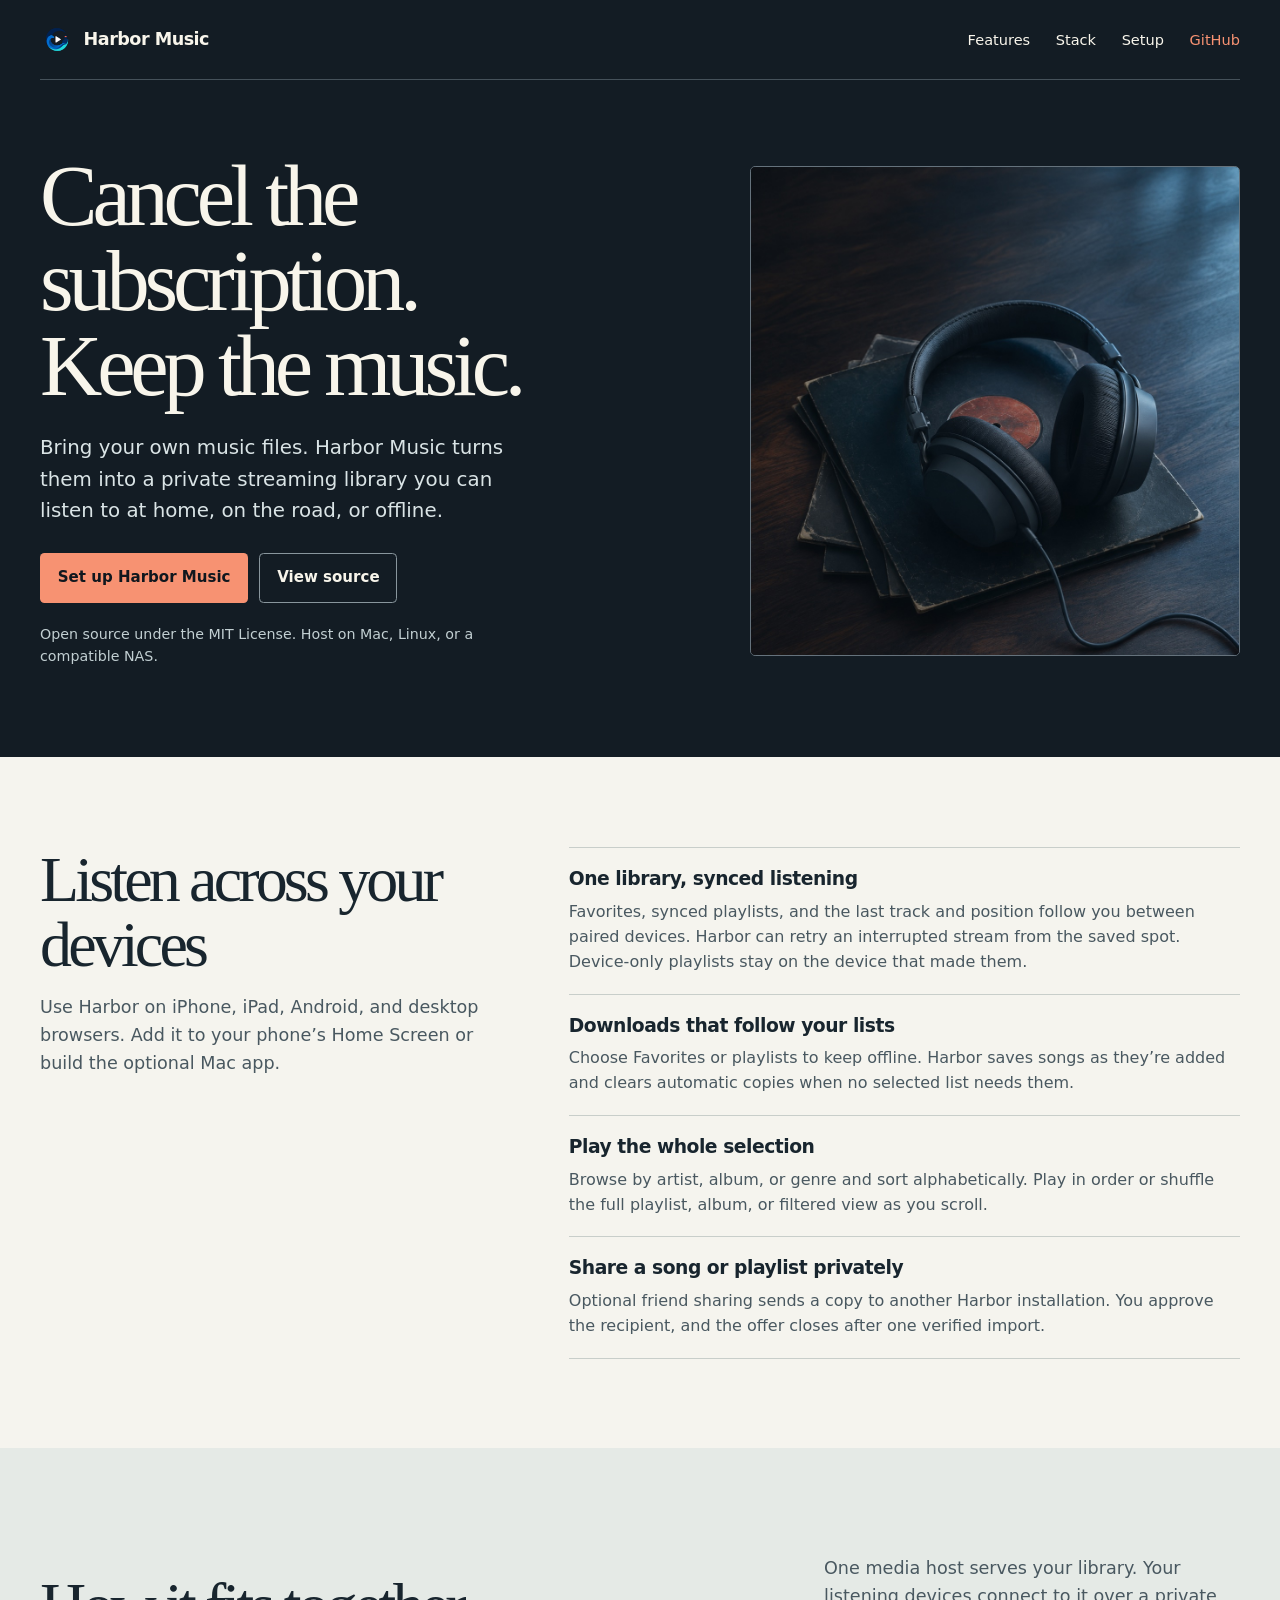
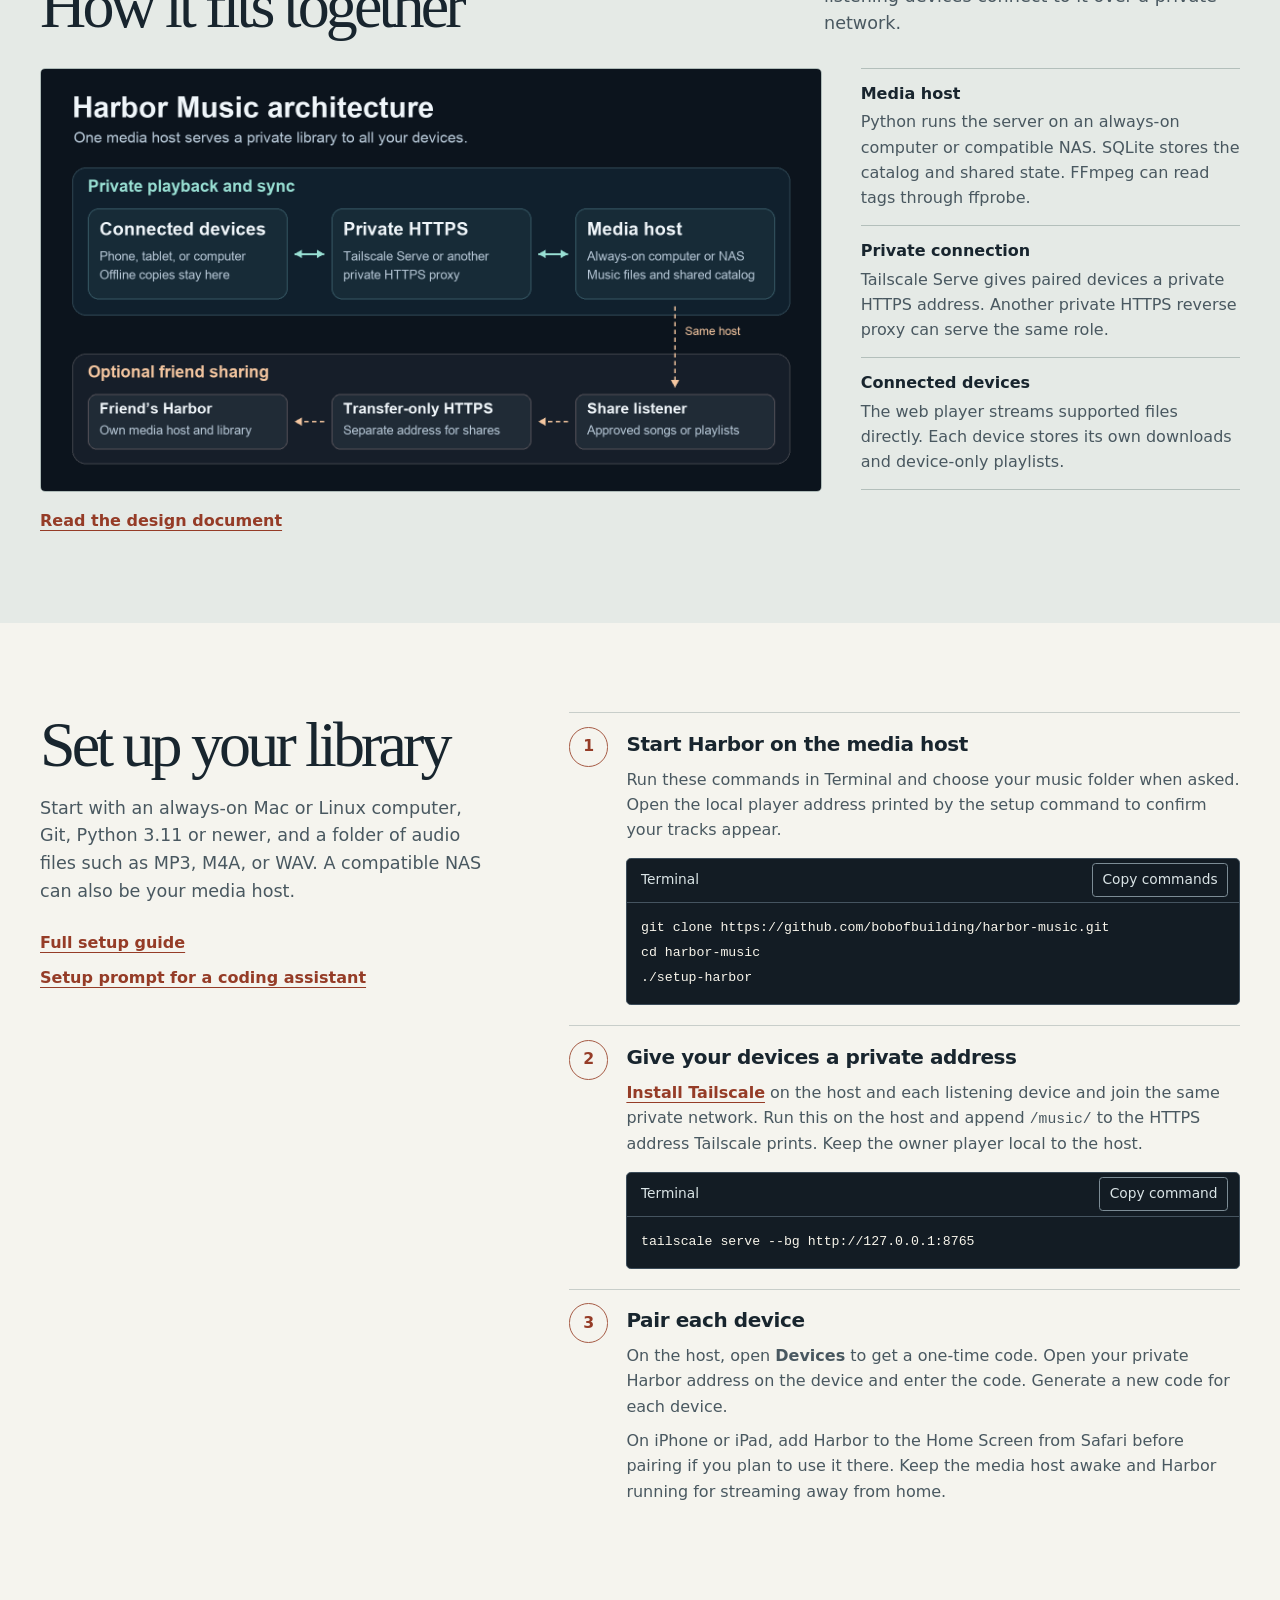
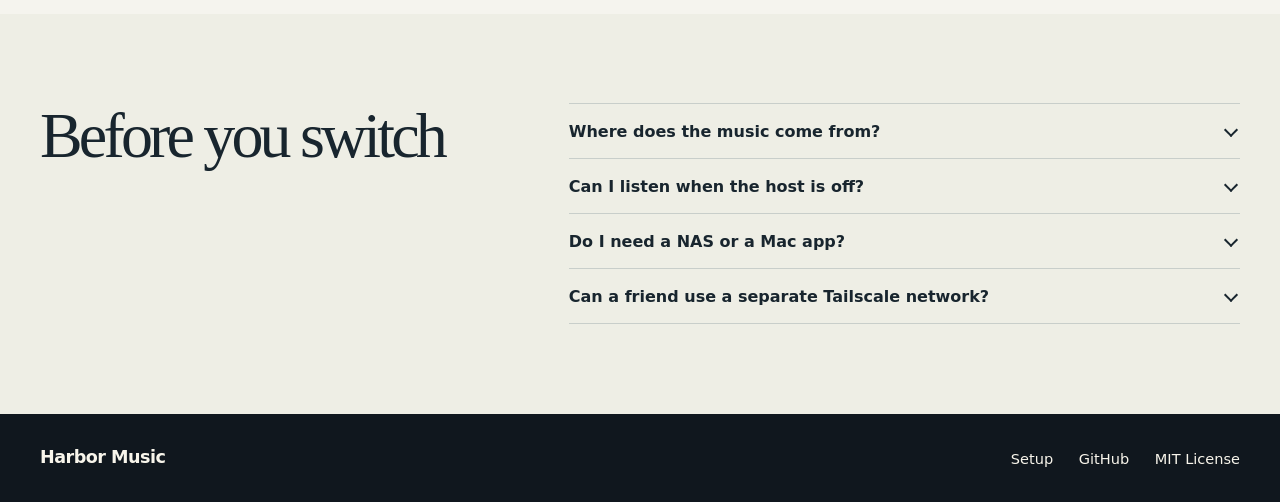
==== docs/index.html @ f5bf72c6 "License Harbor Music under MIT and add the public setup site" ====
<!doctype html>
<html lang="en">
<head>
  <meta charset="utf-8">
  <meta name="viewport" content="width=device-width, initial-scale=1">
  <meta name="description" content="Turn the music files you own into a private streaming library. Set up Harbor Music on a Mac, Linux computer, or compatible NAS and listen across your devices.">
  <meta name="theme-color" content="#131c24">
  <meta property="og:type" content="website">
  <meta property="og:title" content="Harbor Music">
  <meta property="og:description" content="Bring your own music files and stream them from home. Harbor Music is a private, self-hosted music player.">
  <meta property="og:url" content="https://harbor-music.bittrees.org/">
  <meta property="og:image" content="https://harbor-music.bittrees.org/harbor-listening.jpg">
  <meta property="og:image:alt" content="Wired headphones and vinyl records on a walnut desk">
  <title>Harbor Music | A private streaming library for your music</title>
  <link rel="canonical" href="https://harbor-music.bittrees.org/">
  <link rel="icon" href="./harbor-icon.png" type="image/png">
  <link rel="stylesheet" href="./styles.css">
  <script src="./site.js" defer></script>
</head>
<body>
  <a class="skip-link" href="#main">Skip to content</a>
  <header class="masthead">
    <div class="shell header-inner">
      <a class="brand" href="./" aria-label="Harbor Music home">
        <img src="./harbor-icon.png" alt="" width="34" height="34">
        Harbor Music
      </a>
      <nav aria-label="Main navigation">
        <a href="#features">Features</a>
        <a href="#stack">Stack</a>
        <a href="#setup">Setup</a>
        <a class="nav-source" href="https://github.com/bobofbuilding/harbor-music">GitHub</a>
      </nav>
    </div>
  </header>
  <main id="main">
    <section class="hero" aria-labelledby="hero-title">
      <div class="shell hero-grid">
        <div class="hero-copy">
          <h1 id="hero-title">Cancel the subscription.<br>Keep the music.</h1>
          <p>Bring your own music files. Harbor Music turns them into a private streaming library you can listen to at home, on the road, or offline.</p>
          <div class="actions">
            <a class="button primary" href="#setup">Set up Harbor Music</a>
            <a class="button outline" href="https://github.com/bobofbuilding/harbor-music">View source</a>
          </div>
          <p class="hero-note">Open source under the MIT License. Host on Mac, Linux, or a compatible NAS.</p>
        </div>
        <div class="hero-image">
          <img src="./harbor-listening.jpg" alt="Wired headphones resting on a stack of records" width="1120" height="1400" fetchpriority="high">
        </div>
      </div>
    </section>

    <section id="features" class="section features" aria-labelledby="features-title">
      <div class="shell features-grid">
        <div>
          <h2 id="features-title">Listen across your devices</h2>
          <p class="section-intro">Use Harbor on iPhone, iPad, Android, and desktop browsers. Add it to your phone’s Home Screen or build the optional Mac app.</p>
        </div>
        <dl class="feature-list">
          <div>
            <dt>One library, synced listening</dt>
            <dd>Favorites, synced playlists, and the last track and position follow you between paired devices. Harbor can retry an interrupted stream from the saved spot. Device-only playlists stay on the device that made them.</dd>
          </div>
          <div>
            <dt>Downloads that follow your lists</dt>
            <dd>Choose Favorites or playlists to keep offline. Harbor saves songs as they’re added and clears automatic copies when no selected list needs them.</dd>
          </div>
          <div>
            <dt>Play the whole selection</dt>
            <dd>Browse by artist, album, or genre and sort alphabetically. Play in order or shuffle the full playlist, album, or filtered view as you scroll.</dd>
          </div>
          <div>
            <dt>Share a song or playlist privately</dt>
            <dd>Optional friend sharing sends a copy to another Harbor installation. You approve the recipient, and the offer closes after one verified import.</dd>
          </div>
        </dl>
      </div>
    </section>

    <section id="stack" class="section stack" aria-labelledby="stack-title">
      <div class="shell">
        <div class="stack-heading">
          <h2 id="stack-title">How it fits together</h2>
          <p class="section-intro">One media host serves your library. Your listening devices connect to it over a private network.</p>
        </div>
        <div class="stack-grid">
          <figure>
            <img src="./architecture.png" width="1600" height="866" loading="lazy" alt="Harbor Music architecture. A media host with your music folder and catalog connects to paired devices over a private HTTPS network. Each device has its own offline storage. Friend sharing uses a separate optional transfer route.">
          </figure>
          <dl class="stack-list">
            <div><dt>Media host</dt><dd>Python runs the server on an always-on computer or compatible NAS. SQLite stores the catalog and shared state. FFmpeg can read tags through ffprobe.</dd></div>
            <div><dt>Private connection</dt><dd>Tailscale Serve gives paired devices a private HTTPS address. Another private HTTPS reverse proxy can serve the same role.</dd></div>
            <div><dt>Connected devices</dt><dd>The web player streams supported files directly. Each device stores its own downloads and device-only playlists.</dd></div>
          </dl>
        </div>
        <p class="text-link"><a href="https://github.com/bobofbuilding/harbor-music/blob/main/DESIGN.md">Read the design document</a></p>
      </div>
    </section>

    <section id="setup" class="section setup" aria-labelledby="setup-title">
      <div class="shell setup-grid">
        <div class="setup-intro">
          <h2 id="setup-title">Set up your library</h2>
          <p class="section-intro">Start with an always-on Mac or Linux computer, Git, Python 3.11 or newer, and a folder of audio files such as MP3, M4A, or WAV. A compatible NAS can also be your media host.</p>
          <div class="guide-links">
            <a href="https://github.com/bobofbuilding/harbor-music#start-a-library">Full setup guide</a>
            <a href="https://github.com/bobofbuilding/harbor-music/blob/main/SETUP-PROMPT.md">Setup prompt for a coding assistant</a>
          </div>
        </div>
        <ol class="steps" role="list">
          <li>
            <h3>Start Harbor on the media host</h3>
            <p>Run these commands in Terminal and choose your music folder when asked. Open the local player address printed by the setup command to confirm your tracks appear.</p>
            <div class="command">
              <div class="command-bar"><span>Terminal</span><button type="button" data-copy="install-command" hidden>Copy commands</button></div>
              <pre tabindex="0"><code id="install-command">git clone https://github.com/bobofbuilding/harbor-music.git
cd harbor-music
./setup-harbor</code></pre>
            </div>
          </li>
          <li>
            <h3>Give your devices a private address</h3>
            <p><a href="https://tailscale.com/kb/1017/install">Install Tailscale</a> on the host and each listening device and join the same private network. Run this on the host and append <code>/music/</code> to the HTTPS address Tailscale prints. Keep the owner player local to the host.</p>
            <div class="command">
              <div class="command-bar"><span>Terminal</span><button type="button" data-copy="network-command" hidden>Copy command</button></div>
              <pre tabindex="0"><code id="network-command">tailscale serve --bg http://127.0.0.1:8765</code></pre>
            </div>
          </li>
          <li>
            <h3>Pair each device</h3>
            <p>On the host, open <strong>Devices</strong> to get a one-time code. Open your private Harbor address on the device and enter the code. Generate a new code for each device.</p>
            <p>On iPhone or iPad, add Harbor to the Home Screen from Safari before pairing if you plan to use it there. Keep the media host awake and Harbor running for streaming away from home.</p>
          </li>
        </ol>
        <p id="copy-status" class="visually-hidden" role="status"></p>
      </div>
    </section>

    <section class="section questions" aria-labelledby="questions-title">
      <div class="shell questions-grid">
        <h2 id="questions-title">Before you switch</h2>
        <div class="question-list">
          <details>
            <summary>Where does the music come from?</summary>
            <p>Harbor plays audio files you provide. Streaming-service catalogs, subscriptions, and in-app downloads aren’t imported. Start with files from your own collection, such as purchased downloads or a CD collection you’ve digitized.</p>
          </details>
          <details>
            <summary>Can I listen when the host is off?</summary>
            <p>Previously downloaded tracks can play offline on the device that saved them. Streaming, new downloads, and syncing resume when your host is reachable again.</p>
          </details>
          <details>
            <summary>Do I need a NAS or a Mac app?</summary>
            <p>An always-on Mac or Linux computer with local storage works as a media host. Use a browser on your listening devices. The <a href="https://github.com/bobofbuilding/harbor-music#build-the-mac-app">optional Mac app</a> connects to the same library.</p>
          </details>
          <details>
            <summary>Can a friend use a separate Tailscale network?</summary>
            <p>Yes. Optional friend sharing uses a separate transfer address for approved Harbor installations. Your private player stays on your own network. <a href="https://github.com/bobofbuilding/harbor-music#enable-friend-sharing">See the sharing setup.</a></p>
          </details>
        </div>
      </div>
    </section>
  </main>
  <footer>
    <div class="shell footer-inner">
      <a class="brand" href="./">Harbor Music</a>
      <nav aria-label="Footer navigation">
        <a href="#setup">Setup</a>
        <a href="https://github.com/bobofbuilding/harbor-music">GitHub</a>
        <a href="https://github.com/bobofbuilding/harbor-music/blob/main/LICENSE">MIT License</a>
      </nav>
    </div>
  </footer>
</body>
</html>
---- docs/styles.css ----
:root {
  color-scheme: light;
  --night: #131c24;
  --night-deep: #10171e;
  --paper: #f5f4ee;
  --ink: #18252e;
  --muted: #495860;
  --frost: #dae4e6;
  --chalk: #f8f5eb;
  --salmon: #f79272;
  --rust: #953c27;
  --rule: #c8ceca;
  --serif: Georgia, 'Times New Roman', serif;
  font-family: system-ui, -apple-system, sans-serif;
  line-height: 1.58;
  color: var(--ink);
  background: var(--paper);
}

* { box-sizing: border-box; }
body { margin: 0; }
img { display: block; max-width: 100%; height: auto; }
a { color: inherit; text-underline-offset: .22em; }
a:hover { text-decoration-thickness: .14em; }
:focus-visible { outline: 3px solid currentColor; outline-offset: 4px; }
[hidden] { display: none !important; }
h1, h2, h3, p, figure, dl, dd { margin: 0; }
h1, h2 { font-family: var(--serif); font-weight: 500; letter-spacing: -.06em; }
h2 { font-size: clamp(2.65rem, 5vw, 4.25rem); line-height: 1.02; }
h3 { font-size: 1.25rem; line-height: 1.28; letter-spacing: -.02em; }
p + p { margin-top: .7rem; }
section[id] { scroll-margin-top: 1rem; }

.shell { width: min(100% - 5rem, 76rem); margin-inline: auto; }
.skip-link {
  position: absolute;
  z-index: 1;
  inset: .6rem auto auto .6rem;
  padding: .55rem .85rem;
  color: var(--night);
  background: var(--salmon);
  transform: translateY(-200%);
}
.skip-link:focus { transform: translateY(0); }

.masthead, .hero { color: var(--chalk); background: var(--night); }
.header-inner, .footer-inner {
  display: flex;
  flex-wrap: wrap;
  align-items: center;
  justify-content: space-between;
  gap: .75rem 2rem;
}
.header-inner { min-height: 5rem; border-bottom: 1px solid #45515a; }
.brand {
  display: inline-flex;
  align-items: center;
  gap: .6rem;
  font-size: 1.1rem;
  font-weight: 750;
  letter-spacing: -.03em;
  text-decoration: none;
}
.brand img { border-radius: 24%; }
nav { display: flex; flex-wrap: wrap; align-items: center; gap: .35rem 1.6rem; }
nav a { display: inline-flex; align-items: center; min-height: 2.75rem; font-size: .91rem; text-decoration: none; }
nav a:hover { text-decoration: underline; }
.nav-source { color: var(--salmon); }

.hero-grid {
  display: grid;
  grid-template-columns: minmax(0, 1.29fr) minmax(0, 1fr);
  align-items: center;
  gap: clamp(2rem, 6vw, 5rem);
  padding-block: clamp(2.6rem, 5.8vw, 5.2rem) clamp(3.2rem, 7vw, 6rem);
}
.hero h1 { font-size: clamp(3.4rem, 6.75vw, 6.5rem); line-height: .98; }
.hero-copy > p { margin-top: 1.5rem; max-width: 31rem; color: var(--frost); font-size: clamp(1.06rem, 1.9vw, 1.24rem); }
.hero-copy .hero-note { margin-top: 1.23rem; color: #c2cfd2; font-size: .89rem; }
.hero-image {
  border: 1px solid #65727c;
  background: #232c34;
  border-radius: .32rem;
  overflow: hidden;
  aspect-ratio: 1 / 1;
}
.hero-image img { width: 100%; height: 100%; object-fit: cover; object-position: 50% 54%; }
.actions { display: flex; flex-wrap: wrap; gap: .7rem; margin-top: 1.65rem; }
.button {
  display: inline-flex;
  justify-content: center;
  align-items: center;
  min-height: 3.15rem;
  padding: .65rem 1.05rem;
  border: 1px solid transparent;
  border-radius: .28rem;
  font-size: .94rem;
  font-weight: 720;
  text-decoration: none;
}
.button.primary { color: var(--night-deep); background: var(--salmon); }
.button.primary:hover { background: #ffad93; }
.button.primary:focus-visible { outline-color: var(--chalk); }
.button.outline { color: var(--chalk); border-color: #89969d; }
.button.outline:hover { background: #293641; }

.section { padding-block: clamp(3.5rem, 7vw, 6.75rem); }
.features-grid, .setup-grid, .questions-grid {
  display: grid;
  grid-template-columns: minmax(0, .79fr) minmax(0, 1.19fr);
  gap: clamp(1.75rem, 6.5vw, 6.5rem);
}
.section-intro { margin-top: 1.05rem; max-width: 32rem; color: var(--muted); font-size: 1.1rem; }
.feature-list { border-top: 1px solid var(--rule); }
.feature-list > div { padding: 1rem 0 1.2rem; border-bottom: 1px solid var(--rule); }
.feature-list dt { margin-bottom: .32rem; font-size: 1.17rem; font-weight: 720; letter-spacing: -.025em; }
.feature-list dd, .stack-list dd { color: var(--muted); }

.stack { background: #e5eae6; }
.stack-heading { display: flex; flex-wrap: wrap; justify-content: space-between; align-items: end; gap: .3rem 2rem; margin-bottom: 1.85rem; }
.stack-heading .section-intro { max-width: 26rem; }
.stack-grid { display: grid; grid-template-columns: minmax(0, 1.65fr) minmax(0, .8fr); align-items: start; gap: clamp(1.2rem, 3vw, 2.5rem); }
.stack-grid figure { overflow: hidden; border: 1px solid #aebbb8; border-radius: .32rem; background: #fff; }
.stack-grid figure img { width: 100%; }
.stack-list { border-top: 1px solid #b3bfbb; }
.stack-list > div { padding: .75rem 0 .9rem; border-bottom: 1px solid #b3bfbb; }
.stack-list dt { margin-bottom: .22rem; font-weight: 750; }
.text-link { margin-top: 1rem; }
.text-link a, .guide-links a, .question-list a, .steps a { color: var(--rust); font-weight: 700; }

.setup-grid { align-items: start; }
.guide-links { display: grid; gap: .6rem; margin-top: 1.5rem; }
.guide-links a { width: fit-content; }
.steps { margin: 0; padding: 0; list-style: none; counter-reset: step; }
.steps li { position: relative; padding: 1.15rem 0 1.25rem 3.6rem; border-top: 1px solid var(--rule); counter-increment: step; }
.steps li::before {
  content: counter(step);
  position: absolute;
  top: .85rem;
  left: 0;
  display: grid;
  place-items: center;
  width: 2.35rem;
  height: 2.35rem;
  border: 1px solid #a65b45;
  border-radius: 50%;
  color: var(--rust);
  font-size: .98rem;
  font-weight: 750;
}
.steps li > p { margin-top: .58rem; color: var(--muted); }
.command { margin-top: .95rem; border: 1px solid #3b4b58; border-radius: .3rem; background: var(--night); color: var(--chalk); }
.command-bar {
  display: flex;
  justify-content: space-between;
  align-items: center;
  gap: .3rem 1rem;
  padding: .23rem .7rem .23rem .85rem;
  min-height: 2.75rem;
  border-bottom: 1px solid #455460;
  color: var(--frost);
  font-size: .86rem;
}
.command-bar button {
  padding: .24rem .58rem;
  min-height: 2.15rem;
  border: 1px solid #7c8c95;
  border-radius: .23rem;
  color: inherit;
  background: transparent;
  font: inherit;
  cursor: pointer;
}
.command-bar button:hover { color: var(--chalk); background: #354651; }
.command pre { margin: 0; padding: .76rem .85rem .87rem; overflow-x: auto; font-size: .9rem; line-height: 1.75; }
code { font-family: ui-monospace, 'SFMono-Regular', Consolas, monospace; font-size: .92em; }

.questions { background: #eeeee5; }
.question-list { border-top: 1px solid var(--rule); }
details { border-bottom: 1px solid var(--rule); }
summary { position: relative; display: block; padding: .9rem 2rem .9rem 0; cursor: pointer; font-weight: 720; list-style: none; }
summary::-webkit-details-marker { display: none; }
summary::after { content: ''; position: absolute; right: .25rem; top: 1.32rem; width: .5rem; height: .5rem; border-right: 2px solid currentColor; border-bottom: 2px solid currentColor; transform: rotate(45deg); }
details[open] summary::after { transform: translateY(.21rem) rotate(225deg); }
details > p { padding: 0 1.1rem 1rem 0; color: var(--muted); }

footer { background: var(--night-deep); color: var(--chalk); }
.footer-inner { padding-block: 1.4rem; }

.visually-hidden {
  position: absolute;
  width: 1px;
  height: 1px;
  padding: 0;
  margin: -1px;
  overflow: hidden;
  clip-path: inset(50%);
  white-space: nowrap;
  border: 0;
}

@media (max-width: 60rem) {
  .shell { width: min(100% - 3rem, 76rem); }
  .hero-grid { gap: 1.8rem; }
  .hero h1 { font-size: clamp(3rem, 7.1vw, 5.4rem); }
}

@media (max-width: 46rem) {
  .hero-grid, .features-grid, .setup-grid, .questions-grid, .stack-grid { grid-template-columns: minmax(0, 1fr); }
  .hero h1 { font-size: clamp(3rem, 10.5vw, 5.2rem); }
  .hero-image { aspect-ratio: 4 / 3; }
  .hero-copy > p { margin-top: 1rem; }
  .section-intro { margin-top: .8rem; }
  .command-bar button { min-height: 2.5rem; }
}

@media (max-width: 32rem) {
  .shell { width: calc(100% - 2.25rem); }
  .header-inner { gap: .1rem .8rem; padding-top: .68rem; }
  .header-inner nav { flex-basis: 100%; gap: .25rem 1.3rem; }
  .hero h1 { font-size: clamp(2.55rem, 11vw, 3.45rem); }
  .steps li { padding-left: 2.8rem; }
  .steps li::before { width: 1.95rem; height: 1.95rem; top: 1rem; }
  .command pre { white-space: pre-wrap; overflow-wrap: anywhere; }
}
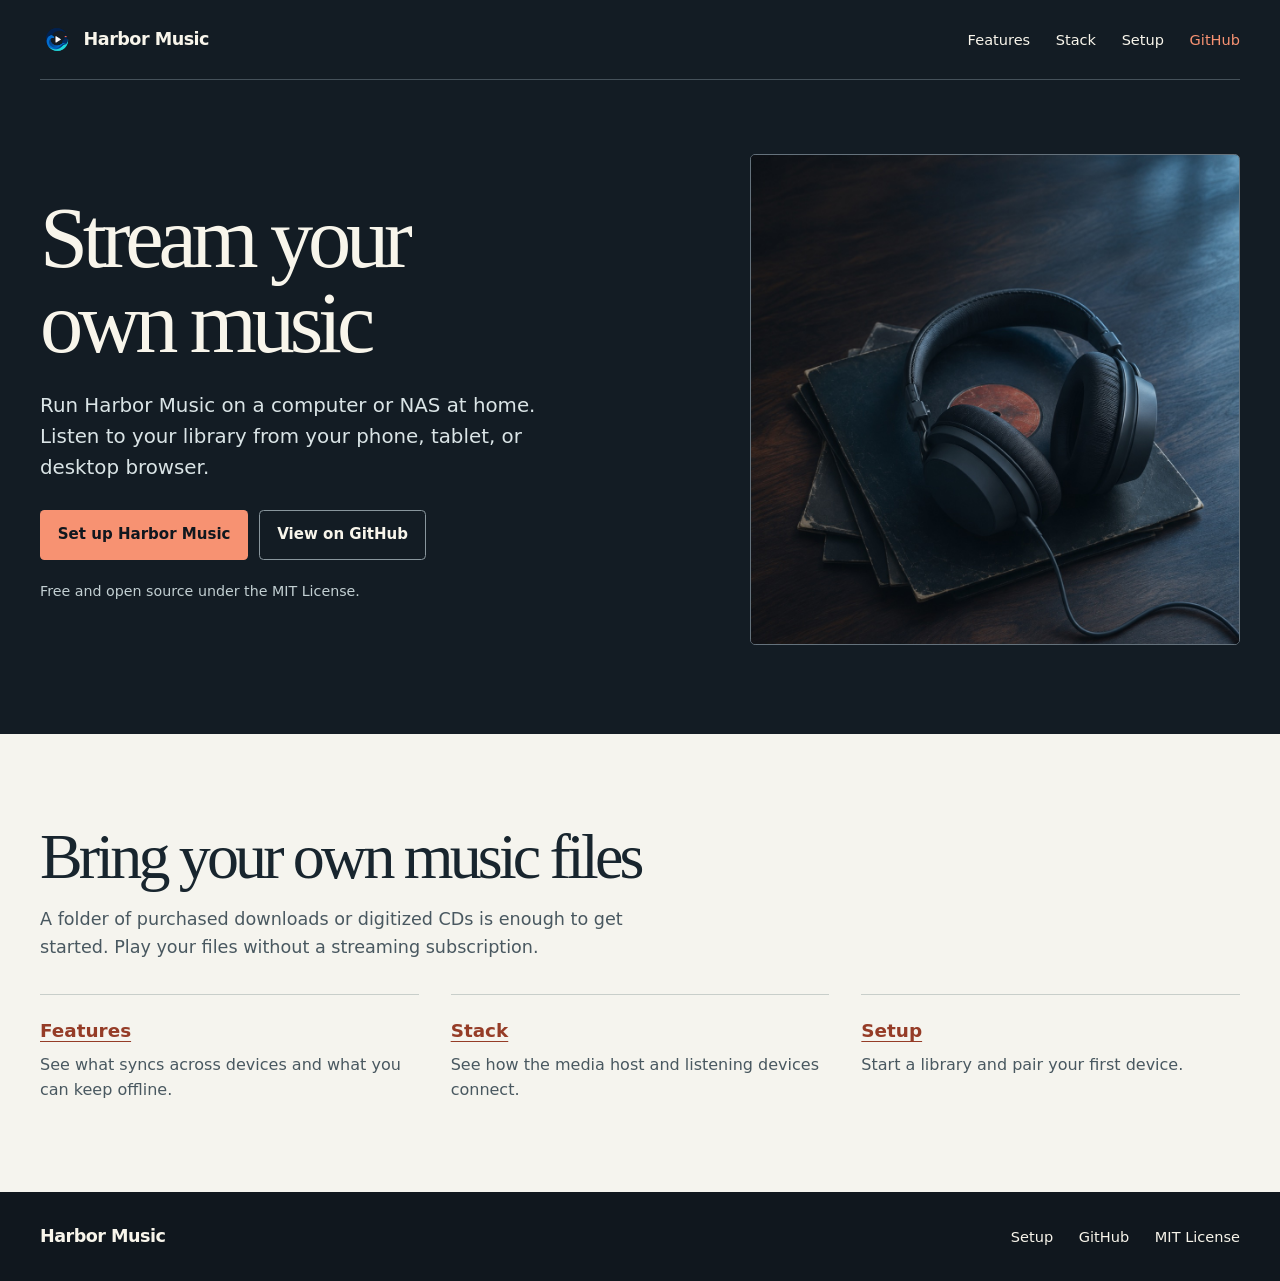
==== commit a01ae0fb: "Split the Harbor Music site into focused pages" ====
--- a/docs/index.html
+++ b/docs/index.html
@@ -3,19 +3,18 @@
 <head>
   <meta charset="utf-8">
   <meta name="viewport" content="width=device-width, initial-scale=1">
-  <meta name="description" content="Turn the music files you own into a private streaming library. Set up Harbor Music on a Mac, Linux computer, or compatible NAS and listen across your devices.">
+  <meta name="description" content="Harbor Music is an open-source private music player that streams the files you own from a Mac, Linux computer, or compatible NAS.">
   <meta name="theme-color" content="#131c24">
   <meta property="og:type" content="website">
-  <meta property="og:title" content="Harbor Music">
-  <meta property="og:description" content="Bring your own music files and stream them from home. Harbor Music is a private, self-hosted music player.">
+  <meta property="og:title" content="Harbor Music | Stream your own music">
+  <meta property="og:description" content="Harbor Music is an open-source private music player that streams the files you own from a Mac, Linux computer, or compatible NAS.">
   <meta property="og:url" content="https://harbor-music.bittrees.org/">
   <meta property="og:image" content="https://harbor-music.bittrees.org/harbor-listening.jpg">
   <meta property="og:image:alt" content="Wired headphones and vinyl records on a walnut desk">
-  <title>Harbor Music | A private streaming library for your music</title>
+  <title>Harbor Music | Stream your own music</title>
   <link rel="canonical" href="https://harbor-music.bittrees.org/">
   <link rel="icon" href="./harbor-icon.png" type="image/png">
   <link rel="stylesheet" href="./styles.css">
-  <script src="./site.js" defer></script>
 </head>
 <body>
   <a class="skip-link" href="#main">Skip to content</a>
@@ -26,9 +25,9 @@
         Harbor Music
       </a>
       <nav aria-label="Main navigation">
-        <a href="#features">Features</a>
-        <a href="#stack">Stack</a>
-        <a href="#setup">Setup</a>
+        <a href="./features/">Features</a>
+        <a href="./stack/">Stack</a>
+        <a href="./setup/">Setup</a>
         <a class="nav-source" href="https://github.com/bobofbuilding/harbor-music">GitHub</a>
       </nav>
     </div>
@@ -37,13 +36,13 @@
     <section class="hero" aria-labelledby="hero-title">
       <div class="shell hero-grid">
         <div class="hero-copy">
-          <h1 id="hero-title">Cancel the subscription.<br>Keep the music.</h1>
-          <p>Bring your own music files. Harbor Music turns them into a private streaming library you can listen to at home, on the road, or offline.</p>
+          <h1 id="hero-title">Stream your own music</h1>
+          <p>Run Harbor Music on a computer or NAS at home. Listen to your library from your phone, tablet, or desktop browser.</p>
           <div class="actions">
-            <a class="button primary" href="#setup">Set up Harbor Music</a>
-            <a class="button outline" href="https://github.com/bobofbuilding/harbor-music">View source</a>
+            <a class="button primary" href="./setup/">Set up Harbor Music</a>
+            <a class="button outline" href="https://github.com/bobofbuilding/harbor-music">View on GitHub</a>
           </div>
-          <p class="hero-note">Open source under the MIT License. Host on Mac, Linux, or a compatible NAS.</p>
+          <p class="hero-note">Free and open source under the MIT License.</p>
         </div>
         <div class="hero-image">
           <img src="./harbor-listening.jpg" alt="Wired headphones resting on a stack of records" width="1120" height="1400" fetchpriority="high">
@@ -51,112 +50,14 @@
       </div>
     </section>
 
-    <section id="features" class="section features" aria-labelledby="features-title">
-      <div class="shell features-grid">
-        <div>
-          <h2 id="features-title">Listen across your devices</h2>
-          <p class="section-intro">Use Harbor on iPhone, iPad, Android, and desktop browsers. Add it to your phone’s Home Screen or build the optional Mac app.</p>
-        </div>
-        <dl class="feature-list">
-          <div>
-            <dt>One library, synced listening</dt>
-            <dd>Favorites, synced playlists, and the last track and position follow you between paired devices. Harbor can retry an interrupted stream from the saved spot. Device-only playlists stay on the device that made them.</dd>
-          </div>
-          <div>
-            <dt>Downloads that follow your lists</dt>
-            <dd>Choose Favorites or playlists to keep offline. Harbor saves songs as they’re added and clears automatic copies when no selected list needs them.</dd>
-          </div>
-          <div>
-            <dt>Play the whole selection</dt>
-            <dd>Browse by artist, album, or genre and sort alphabetically. Play in order or shuffle the full playlist, album, or filtered view as you scroll.</dd>
-          </div>
-          <div>
-            <dt>Share a song or playlist privately</dt>
-            <dd>Optional friend sharing sends a copy to another Harbor installation. You approve the recipient, and the offer closes after one verified import.</dd>
-          </div>
-        </dl>
-      </div>
-    </section>
-
-    <section id="stack" class="section stack" aria-labelledby="stack-title">
+    <section class="section home-overview" aria-labelledby="overview-title">
       <div class="shell">
-        <div class="stack-heading">
-          <h2 id="stack-title">How it fits together</h2>
-          <p class="section-intro">One media host serves your library. Your listening devices connect to it over a private network.</p>
-        </div>
-        <div class="stack-grid">
-          <figure>
-            <img src="./architecture.png" width="1600" height="866" loading="lazy" alt="Harbor Music architecture. A media host with your music folder and catalog connects to paired devices over a private HTTPS network. Each device has its own offline storage. Friend sharing uses a separate optional transfer route.">
-          </figure>
-          <dl class="stack-list">
-            <div><dt>Media host</dt><dd>Python runs the server on an always-on computer or compatible NAS. SQLite stores the catalog and shared state. FFmpeg can read tags through ffprobe.</dd></div>
-            <div><dt>Private connection</dt><dd>Tailscale Serve gives paired devices a private HTTPS address. Another private HTTPS reverse proxy can serve the same role.</dd></div>
-            <div><dt>Connected devices</dt><dd>The web player streams supported files directly. Each device stores its own downloads and device-only playlists.</dd></div>
-          </dl>
-        </div>
-        <p class="text-link"><a href="https://github.com/bobofbuilding/harbor-music/blob/main/DESIGN.md">Read the design document</a></p>
-      </div>
-    </section>
-
-    <section id="setup" class="section setup" aria-labelledby="setup-title">
-      <div class="shell setup-grid">
-        <div class="setup-intro">
-          <h2 id="setup-title">Set up your library</h2>
-          <p class="section-intro">Start with an always-on Mac or Linux computer, Git, Python 3.11 or newer, and a folder of audio files such as MP3, M4A, or WAV. A compatible NAS can also be your media host.</p>
-          <div class="guide-links">
-            <a href="https://github.com/bobofbuilding/harbor-music#start-a-library">Full setup guide</a>
-            <a href="https://github.com/bobofbuilding/harbor-music/blob/main/SETUP-PROMPT.md">Setup prompt for a coding assistant</a>
-          </div>
-        </div>
-        <ol class="steps" role="list">
-          <li>
-            <h3>Start Harbor on the media host</h3>
-            <p>Run these commands in Terminal and choose your music folder when asked. Open the local player address printed by the setup command to confirm your tracks appear.</p>
-            <div class="command">
-              <div class="command-bar"><span>Terminal</span><button type="button" data-copy="install-command" hidden>Copy commands</button></div>
-              <pre tabindex="0"><code id="install-command">git clone https://github.com/bobofbuilding/harbor-music.git
-cd harbor-music
-./setup-harbor</code></pre>
-            </div>
-          </li>
-          <li>
-            <h3>Give your devices a private address</h3>
-            <p><a href="https://tailscale.com/kb/1017/install">Install Tailscale</a> on the host and each listening device and join the same private network. Run this on the host and append <code>/music/</code> to the HTTPS address Tailscale prints. Keep the owner player local to the host.</p>
-            <div class="command">
-              <div class="command-bar"><span>Terminal</span><button type="button" data-copy="network-command" hidden>Copy command</button></div>
-              <pre tabindex="0"><code id="network-command">tailscale serve --bg http://127.0.0.1:8765</code></pre>
-            </div>
-          </li>
-          <li>
-            <h3>Pair each device</h3>
-            <p>On the host, open <strong>Devices</strong> to get a one-time code. Open your private Harbor address on the device and enter the code. Generate a new code for each device.</p>
-            <p>On iPhone or iPad, add Harbor to the Home Screen from Safari before pairing if you plan to use it there. Keep the media host awake and Harbor running for streaming away from home.</p>
-          </li>
-        </ol>
-        <p id="copy-status" class="visually-hidden" role="status"></p>
-      </div>
-    </section>
-
-    <section class="section questions" aria-labelledby="questions-title">
-      <div class="shell questions-grid">
-        <h2 id="questions-title">Before you switch</h2>
-        <div class="question-list">
-          <details>
-            <summary>Where does the music come from?</summary>
-            <p>Harbor plays audio files you provide. Streaming-service catalogs, subscriptions, and in-app downloads aren’t imported. Start with files from your own collection, such as purchased downloads or a CD collection you’ve digitized.</p>
-          </details>
-          <details>
-            <summary>Can I listen when the host is off?</summary>
-            <p>Previously downloaded tracks can play offline on the device that saved them. Streaming, new downloads, and syncing resume when your host is reachable again.</p>
-          </details>
-          <details>
-            <summary>Do I need a NAS or a Mac app?</summary>
-            <p>An always-on Mac or Linux computer with local storage works as a media host. Use a browser on your listening devices. The <a href="https://github.com/bobofbuilding/harbor-music#build-the-mac-app">optional Mac app</a> connects to the same library.</p>
-          </details>
-          <details>
-            <summary>Can a friend use a separate Tailscale network?</summary>
-            <p>Yes. Optional friend sharing uses a separate transfer address for approved Harbor installations. Your private player stays on your own network. <a href="https://github.com/bobofbuilding/harbor-music#enable-friend-sharing">See the sharing setup.</a></p>
-          </details>
+        <h2 id="overview-title">Bring your own music files</h2>
+        <p class="section-intro">A folder of purchased downloads or digitized CDs is enough to get started. Play your files without a streaming subscription.</p>
+        <div class="overview-links">
+          <p><a href="./features/">Features</a><span>See what syncs across devices and what you can keep offline.</span></p>
+          <p><a href="./stack/">Stack</a><span>See how the media host and listening devices connect.</span></p>
+          <p><a href="./setup/">Setup</a><span>Start a library and pair your first device.</span></p>
         </div>
       </div>
     </section>
@@ -165,7 +66,7 @@
     <div class="shell footer-inner">
       <a class="brand" href="./">Harbor Music</a>
       <nav aria-label="Footer navigation">
-        <a href="#setup">Setup</a>
+        <a href="./setup/">Setup</a>
         <a href="https://github.com/bobofbuilding/harbor-music">GitHub</a>
         <a href="https://github.com/bobofbuilding/harbor-music/blob/main/LICENSE">MIT License</a>
       </nav>
--- a/docs/styles.css
+++ b/docs/styles.css
@@ -64,7 +64,8 @@
 .brand img { border-radius: 24%; }
 nav { display: flex; flex-wrap: wrap; align-items: center; gap: .35rem 1.6rem; }
 nav a { display: inline-flex; align-items: center; min-height: 2.75rem; font-size: .91rem; text-decoration: none; }
-nav a:hover { text-decoration: underline; }
+nav a:hover, nav a[aria-current='page'] { text-decoration: underline; }
+nav a[aria-current='page'] { text-decoration-color: var(--salmon); text-decoration-thickness: 2px; }
 .nav-source { color: var(--salmon); }
 
 .hero-grid {
@@ -74,7 +75,8 @@
   gap: clamp(2rem, 6vw, 5rem);
   padding-block: clamp(2.6rem, 5.8vw, 5.2rem) clamp(3.2rem, 7vw, 6rem);
 }
-.hero h1 { font-size: clamp(3.4rem, 6.75vw, 6.5rem); line-height: .98; }
+.hero h1, .page-title { font-size: clamp(3.4rem, 6.75vw, 6.5rem); line-height: .98; }
+.hero h1 { max-width: 9ch; }
 .hero-copy > p { margin-top: 1.5rem; max-width: 31rem; color: var(--frost); font-size: clamp(1.06rem, 1.9vw, 1.24rem); }
 .hero-copy .hero-note { margin-top: 1.23rem; color: #c2cfd2; font-size: .89rem; }
 .hero-image {
@@ -111,6 +113,11 @@
   gap: clamp(1.75rem, 6.5vw, 6.5rem);
 }
 .section-intro { margin-top: 1.05rem; max-width: 32rem; color: var(--muted); font-size: 1.1rem; }
+.home-overview .section-intro { max-width: 38rem; }
+.overview-links { display: grid; grid-template-columns: repeat(3, minmax(0, 1fr)); gap: 1.5rem 2rem; margin-top: 2rem; }
+.overview-links p { margin: 0; padding-top: .85rem; border-top: 1px solid var(--rule); }
+.overview-links a { display: inline-flex; align-items: center; min-height: 2.75rem; font-size: 1.15rem; }
+.overview-links span { display: block; color: var(--muted); }
 .feature-list { border-top: 1px solid var(--rule); }
 .feature-list > div { padding: 1rem 0 1.2rem; border-bottom: 1px solid var(--rule); }
 .feature-list dt { margin-bottom: .32rem; font-size: 1.17rem; font-weight: 720; letter-spacing: -.025em; }
@@ -126,7 +133,7 @@
 .stack-list > div { padding: .75rem 0 .9rem; border-bottom: 1px solid #b3bfbb; }
 .stack-list dt { margin-bottom: .22rem; font-weight: 750; }
 .text-link { margin-top: 1rem; }
-.text-link a, .guide-links a, .question-list a, .steps a { color: var(--rust); font-weight: 700; }
+.text-link a, .guide-links a, .question-list a, .steps a, .section-intro a, .feature-list a, .overview-links a { color: var(--rust); font-weight: 700; }
 
 .setup-grid { align-items: start; }
 .guide-links { display: grid; gap: .6rem; margin-top: 1.5rem; }
@@ -202,12 +209,12 @@
 @media (max-width: 60rem) {
   .shell { width: min(100% - 3rem, 76rem); }
   .hero-grid { gap: 1.8rem; }
-  .hero h1 { font-size: clamp(3rem, 7.1vw, 5.4rem); }
+  .hero h1, .page-title { font-size: clamp(3rem, 7.1vw, 5.4rem); }
 }
 
 @media (max-width: 46rem) {
   .hero-grid, .features-grid, .setup-grid, .questions-grid, .stack-grid { grid-template-columns: minmax(0, 1fr); }
-  .hero h1 { font-size: clamp(3rem, 10.5vw, 5.2rem); }
+  .hero h1, .page-title { font-size: clamp(3rem, 10.5vw, 5.2rem); }
   .hero-image { aspect-ratio: 4 / 3; }
   .hero-copy > p { margin-top: 1rem; }
   .section-intro { margin-top: .8rem; }
@@ -218,7 +225,8 @@
   .shell { width: calc(100% - 2.25rem); }
   .header-inner { gap: .1rem .8rem; padding-top: .68rem; }
   .header-inner nav { flex-basis: 100%; gap: .25rem 1.3rem; }
-  .hero h1 { font-size: clamp(2.55rem, 11vw, 3.45rem); }
+  .hero h1, .page-title { font-size: clamp(2.55rem, 11vw, 3.45rem); }
+  .overview-links { grid-template-columns: minmax(0, 1fr); gap: 1.05rem; }
   .steps li { padding-left: 2.8rem; }
   .steps li::before { width: 1.95rem; height: 1.95rem; top: 1rem; }
   .command pre { white-space: pre-wrap; overflow-wrap: anywhere; }
